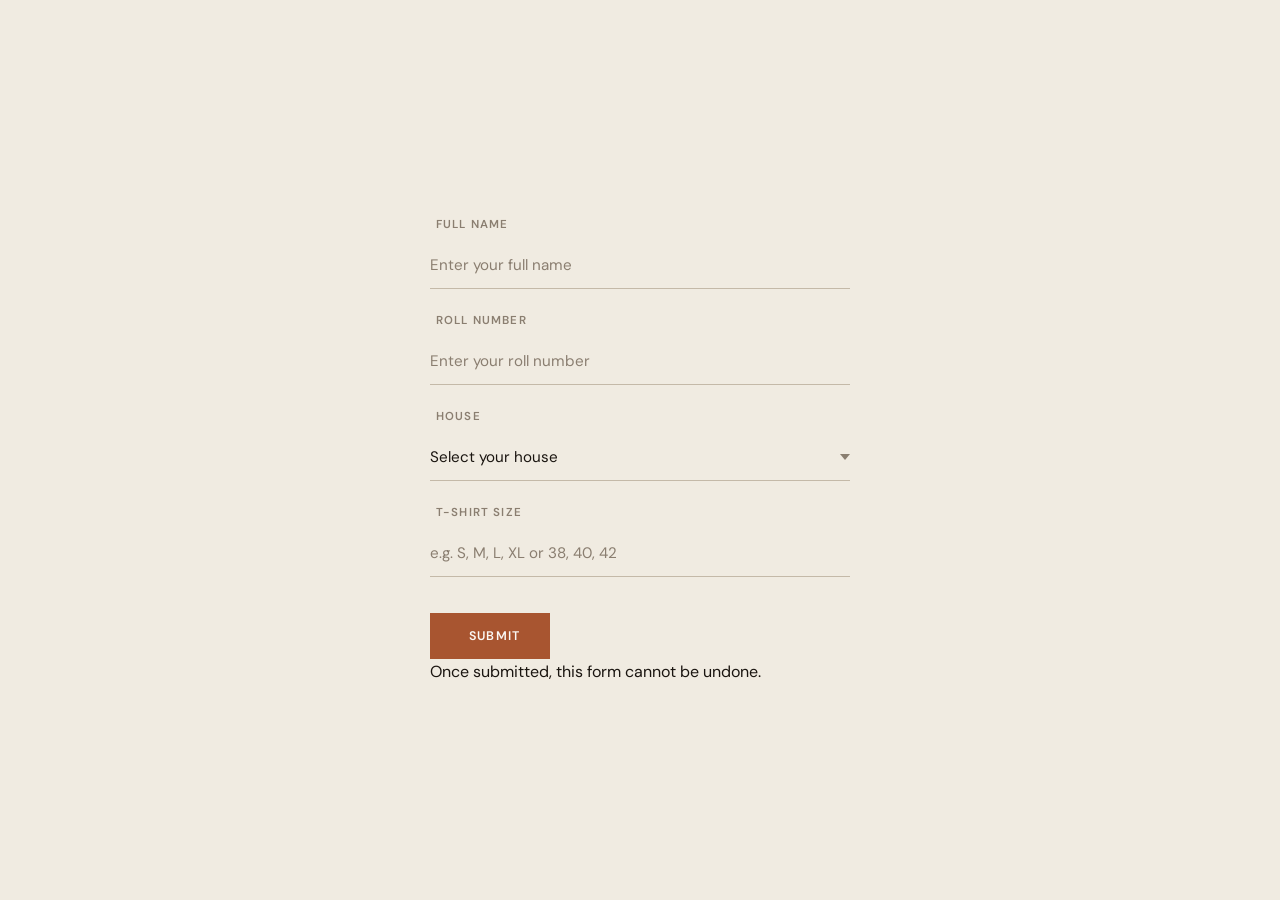
==== index.html @ 678828a8 "Refactor admin and index HTML: Update icon styles to use sharp and thin variants for improved visual" ====
<!DOCTYPE html>
<html lang="en">
<head>
    <meta charset="UTF-8">
    <meta name="viewport" content="width=device-width, initial-scale=1.0">
    <title>T-Shirt Size Collection</title>
    <script src="https://zenithkandel.com.np/fontawesome/zenith-icons.js"></script>
    <link rel="stylesheet" href="styles.css">
</head>
<body class="form-page">
    <div class="form-wrapper">
        <form id="tshirtForm">
            <div class="form-group">
                <label for="name"><i class="fa-sharp fa-thin fa-user"></i> Full Name</label>
                <input type="text" id="name" class="form-input" placeholder="Enter your full name" required autocomplete="name">
            </div>

            <div class="form-group">
                <label for="rollNumber"><i class="fa-sharp fa-thin fa-hashtag"></i> Roll Number</label>
                <input type="text" id="rollNumber" class="form-input" placeholder="Enter your roll number" required>
            </div>

            <div class="form-group">
                <label for="house"><i class="fa-sharp fa-thin fa-house"></i> House</label>
                <select id="house" class="form-select" required>
                    <option value="" disabled selected>Select your house</option>
                    <option value="Gaurishankar">Gaurishankar</option>
                    <option value="Byashrishi">Byashrishi</option>
                    <option value="Ratnachuli">Ratnachuli</option>
                    <option value="Choyu">Choyu</option>
                </select>
            </div>

            <div class="form-group">
                <label for="size"><i class="fa-sharp fa-thin fa-ruler"></i> T-Shirt Size</label>
                <input type="text" id="size" class="form-input" placeholder="e.g. S, M, L, XL or 38, 40, 42" required>
            </div>

            <div class="form-actions">
                <button type="submit" class="btn-primary" id="submitBtn">
                    <i class="fa-sharp fa-thin fa-paper-plane"></i>
                    Submit
                </button>
            </div>

            <p class="form-note">
                <i class="fa-sharp fa-thin fa-circle-info"></i>
                Once submitted, this form cannot be undone.
            </p>
        </form>

        <div id="successPanel" class="success-panel hidden">
            <div class="success-icon">
                <i class="fa-sharp fa-thin fa-check"></i>
            </div>
            <h2>Submitted</h2>
            <p>Your t-shirt size has been recorded successfully.</p>
            <button onclick="resetForm()" class="btn-secondary">
                <i class="fa-sharp fa-thin fa-arrow-rotate-left"></i>
                Submit Another
            </button>
        </div>
    </div>

    <div id="errorToast" class="error-toast hidden">
        <i class="fa-sharp fa-thin fa-circle-xmark"></i>
        <span id="errorText"></span>
    </div>

    <script>
        const form = document.getElementById('tshirtForm');
        const submitBtn = document.getElementById('submitBtn');
        const successPanel = document.getElementById('successPanel');
        const errorToast = document.getElementById('errorToast');
        const errorText = document.getElementById('errorText');

        form.addEventListener('submit', async (e) => {
            e.preventDefault();
            hideError();

            const formData = {
                name: document.getElementById('name').value.trim(),
                rollNumber: document.getElementById('rollNumber').value.trim(),
                house: document.getElementById('house').value,
                size: document.getElementById('size').value.trim()
            };

            submitBtn.disabled = true;
            submitBtn.innerHTML = '<i class="fa-sharp fa-thin fa-spinner fa-spin"></i> Submitting...';

            try {
                const response = await fetch('submit.php', {
                    method: 'POST',
                    headers: { 'Content-Type': 'application/json' },
                    body: JSON.stringify(formData)
                });

                const result = await response.json();

                if (result.success) {
                    form.classList.add('hidden');
                    successPanel.classList.remove('hidden');
                } else {
                    showError(result.message || 'Something went wrong. Please try again.');
                }
            } catch (err) {
                showError('Network error. Please check your connection and try again.');
            } finally {
                submitBtn.disabled = false;
                submitBtn.innerHTML = '<i class="fa-sharp fa-thin fa-paper-plane"></i> Submit';
            }
        });

        function showError(msg) {
            errorText.textContent = msg;
            errorToast.classList.remove('hidden');
            setTimeout(hideError, 5000);
        }

        function hideError() {
            errorToast.classList.add('hidden');
        }

        function resetForm() {
            form.reset();
            form.classList.remove('hidden');
            successPanel.classList.add('hidden');
            hideError();
        }
    </script>
</body>
</html>
---- styles.css ----
/* ============================================
   T-Shirt Size Collection
   Editorial / Antique Premium Aesthetic
   ============================================ */

@import url('https://fonts.googleapis.com/css2?family=Playfair+Display:ital,wght@0,400;0,500;0,600;0,700;1,400;1,500&family=DM+Sans:wght@300;400;500;600;700&family=JetBrains+Mono:wght@400;500&display=swap');

:root {
    --bg: #f0ebe1;
    --bg-warm: #ebe4d6;
    --surface: #f5f1e8;
    --surface-alt: #e8e1d4;
    --border: #2d2518;
    --border-light: #c4b9a8;
    --border-muted: #d6cfc2;
    --accent: #a85530;
    --accent-dark: #8b4426;
    --accent-light: #c47a52;
    --text: #1a1510;
    --text-secondary: #5c5245;
    --text-muted: #8a7e70;
    --white: #faf8f4;
    --success: #4a7c59;
    --success-bg: #e8f0ea;
    --error: #a83232;
    --error-bg: #f5e4e4;
    --serif: 'Playfair Display', Georgia, 'Times New Roman', serif;
    --sans: 'DM Sans', -apple-system, BlinkMacSystemFont, 'Segoe UI', sans-serif;
    --mono: 'JetBrains Mono', 'Courier New', monospace;
    --transition: 0.25s cubic-bezier(0.4, 0, 0.2, 1);
}

*, *::before, *::after {
    margin: 0;
    padding: 0;
    box-sizing: border-box;
}

html {
    font-size: 16px;
    -webkit-text-size-adjust: 100%;
    scroll-behavior: smooth;
}

body {
    font-family: var(--sans);
    background: var(--bg);
    color: var(--text);
    line-height: 1.65;
    min-height: 100vh;
    -webkit-font-smoothing: antialiased;
    -moz-osx-font-smoothing: grayscale;
}

.hidden { display: none !important; }

/* ============================================
   TYPOGRAPHY
   ============================================ */

.heading-xl {
    font-family: var(--serif);
    font-size: clamp(2.4rem, 5vw, 3.6rem);
    font-weight: 600;
    line-height: 1.1;
    letter-spacing: -0.02em;
    color: var(--text);
}

.heading-lg {
    font-family: var(--serif);
    font-size: clamp(1.6rem, 3vw, 2.2rem);
    font-weight: 600;
    line-height: 1.2;
    letter-spacing: -0.01em;
}

.heading-md {
    font-family: var(--serif);
    font-size: 1.15rem;
    font-weight: 500;
    line-height: 1.3;
}

.label {
    font-family: var(--sans);
    font-size: 0.68rem;
    font-weight: 600;
    letter-spacing: 0.14em;
    text-transform: uppercase;
    color: var(--text-muted);
}

.mono {
    font-family: var(--mono);
    font-size: 0.82rem;
    letter-spacing: 0.02em;
}

/* ============================================
   FORM PAGE
   ============================================ */

.form-page {
    display: flex;
    align-items: center;
    justify-content: center;
    min-height: 100vh;
    padding: 40px 24px;
}

.form-wrapper {
    width: 100%;
    max-width: 420px;
}

.form-group {
    margin-bottom: 22px;
}

.form-group label {
    display: block;
    font-family: var(--sans);
    font-size: 0.72rem;
    font-weight: 600;
    letter-spacing: 0.1em;
    text-transform: uppercase;
    color: var(--text-muted);
    margin-bottom: 8px;
}

.form-group label i {
    margin-right: 6px;
    color: var(--accent);
    font-size: 0.7rem;
}

.form-input {
    width: 100%;
    padding: 13px 0;
    font-family: var(--sans);
    font-size: 0.95rem;
    color: var(--text);
    background: transparent;
    border: none;
    border-bottom: 1.5px solid var(--border-light);
    outline: none;
    transition: border-color var(--transition);
}

.form-input::placeholder {
    color: var(--text-muted);
    font-weight: 400;
}

.form-input:focus {
    border-bottom-color: var(--accent);
}

.form-select {
    width: 100%;
    padding: 13px 0;
    font-family: var(--sans);
    font-size: 0.95rem;
    color: var(--text);
    background: transparent;
    border: none;
    border-bottom: 1.5px solid var(--border-light);
    outline: none;
    cursor: pointer;
    appearance: none;
    -webkit-appearance: none;
    background-image: url("data:image/svg+xml,%3Csvg xmlns='http://www.w3.org/2000/svg' width='10' height='6' viewBox='0 0 10 6'%3E%3Cpath fill='%238a7e70' d='M5 6L0 0h10z'/%3E%3C/svg%3E");
    background-repeat: no-repeat;
    background-position: right 0 center;
    transition: border-color var(--transition);
}

.form-select:focus {
    border-bottom-color: var(--accent);
}

.form-select option {
    padding: 8px;
    background: var(--white);
    color: var(--text);
}

.form-actions {
    margin-top: 36px;
    display: flex;
    gap: 12px;
}

.btn-primary {
    display: inline-flex;
    align-items: center;
    gap: 10px;
    padding: 14px 28px;
    font-family: var(--sans);
    font-size: 0.78rem;
    font-weight: 600;
    letter-spacing: 0.1em;
    text-transform: uppercase;
    color: var(--white);
    background: var(--accent);
    border: 1.5px solid var(--accent);
    cursor: pointer;
    transition: all var(--transition);
}

.btn-primary:hover:not(:disabled) {
    background: var(--accent-dark);
    border-color: var(--accent-dark);
}

.btn-primary:disabled {
    opacity: 0.6;
    cursor: not-allowed;
}

.btn-secondary {
    display: inline-flex;
    align-items: center;
    gap: 10px;
    padding: 14px 28px;
    font-family: var(--sans);
    font-size: 0.78rem;
    font-weight: 600;
    letter-spacing: 0.1em;
    text-transform: uppercase;
    color: var(--text);
    background: transparent;
    border: 1.5px solid var(--border);
    cursor: pointer;
    transition: all var(--transition);
}

.btn-secondary:hover {
    background: var(--text);
    color: var(--white);
}

/* Success State */
.success-panel {
    text-align: center;
    padding: 40px 20px;
}

.success-icon {
    width: 56px;
    height: 56px;
    border: 2px solid var(--success);
    border-radius: 50%;
    display: flex;
    align-items: center;
    justify-content: center;
    margin: 0 auto 24px;
    font-size: 24px;
    color: var(--success);
}

.success-panel h2 {
    font-family: var(--serif);
    font-size: 1.6rem;
    font-weight: 500;
    margin-bottom: 10px;
}

.success-panel p {
    color: var(--text-secondary);
    font-size: 0.92rem;
    margin-bottom: 28px;
}

/* Error Toast */
.error-toast {
    position: fixed;
    bottom: 24px;
    right: 24px;
    display: flex;
    align-items: center;
    gap: 10px;
    padding: 14px 20px;
    background: var(--white);
    border: 1px solid var(--error);
    border-left: 3px solid var(--error);
    font-size: 0.88rem;
    color: var(--error);
    z-index: 1000;
    animation: slideUp 0.3s ease;
}

@keyframes slideUp {
    from { transform: translateY(20px); opacity: 0; }
    to { transform: translateY(0); opacity: 1; }
}

/* ============================================
   PIN SCREEN
   ============================================ */

.pin-screen {
    display: flex;
    align-items: center;
    justify-content: center;
    min-height: 100vh;
    padding: 24px;
    background: var(--bg);
}

.pin-card {
    width: 100%;
    max-width: 380px;
    background: var(--white);
    border: 1px solid var(--border-light);
    padding: 48px 40px;
    text-align: center;
}

.pin-card .pin-icon {
    width: 48px;
    height: 48px;
    border: 1.5px solid var(--border);
    display: flex;
    align-items: center;
    justify-content: center;
    margin: 0 auto 24px;
    font-size: 18px;
    color: var(--text);
}

.pin-card h2 {
    font-family: var(--serif);
    font-size: 1.5rem;
    font-weight: 500;
    margin-bottom: 8px;
}

.pin-card > p {
    font-size: 0.88rem;
    color: var(--text-muted);
    margin-bottom: 32px;
}

.pin-form {
    display: flex;
    flex-direction: column;
    gap: 16px;
}

.pin-form input {
    width: 100%;
    padding: 14px 0;
    font-family: var(--mono);
    font-size: 1.6rem;
    text-align: center;
    letter-spacing: 14px;
    color: var(--text);
    background: transparent;
    border: none;
    border-bottom: 1.5px solid var(--border-light);
    outline: none;
    transition: border-color var(--transition);
}

.pin-form input::placeholder {
    letter-spacing: 14px;
    color: var(--border-light);
}

.pin-form input:focus {
    border-bottom-color: var(--accent);
}

.pin-form .btn-primary {
    width: 100%;
    justify-content: center;
}

.pin-error {
    margin-top: 16px;
    font-size: 0.85rem;
    color: var(--error);
}

/* ============================================
   ADMIN DASHBOARD
   ============================================ */

.admin-dashboard {
    min-height: 100vh;
    display: flex;
    flex-direction: column;
}

/* Admin Header */
.admin-header {
    display: flex;
    align-items: center;
    justify-content: space-between;
    padding: 0 40px;
    height: 64px;
    border-bottom: 1px solid var(--border-light);
    background: var(--white);
    position: sticky;
    top: 0;
    z-index: 100;
}

.header-left {
    display: flex;
    align-items: center;
    gap: 12px;
}

.header-left .logo-mark {
    width: 32px;
    height: 32px;
    border: 1.5px solid var(--border);
    display: flex;
    align-items: center;
    justify-content: center;
    font-size: 14px;
    color: var(--text);
}

.header-left h1 {
    font-family: var(--serif);
    font-size: 1.1rem;
    font-weight: 500;
}

.header-right {
    display: flex;
    align-items: center;
    gap: 6px;
}

.header-btn {
    width: 36px;
    height: 36px;
    border: 1px solid transparent;
    background: transparent;
    color: var(--text-muted);
    cursor: pointer;
    display: flex;
    align-items: center;
    justify-content: center;
    font-size: 0.9rem;
    transition: all var(--transition);
}

.header-btn:hover {
    color: var(--text);
    border-color: var(--border-light);
}

.header-divider {
    width: 1px;
    height: 20px;
    background: var(--border-light);
    margin: 0 6px;
}

.header-btn.logout:hover {
    color: var(--error);
    border-color: var(--error);
}

/* Dashboard Content */
.dashboard-content {
    flex: 1;
    padding: 32px 40px;
    max-width: 1200px;
    margin: 0 auto;
    width: 100%;
}

/* Section Headers */
.section-header {
    display: flex;
    align-items: center;
    gap: 10px;
    margin-bottom: 20px;
}

.section-header::before {
    content: '';
    width: 16px;
    height: 1.5px;
    background: var(--accent);
}

.section-header h3 {
    font-family: var(--sans);
    font-size: 0.68rem;
    font-weight: 600;
    letter-spacing: 0.14em;
    text-transform: uppercase;
    color: var(--text-muted);
}

/* Stats Row */
.stats-row {
    display: grid;
    grid-template-columns: repeat(3, 1fr);
    gap: 1px;
    background: var(--border-light);
    border: 1px solid var(--border-light);
    margin-bottom: 40px;
}

.stat-cell {
    background: var(--white);
    padding: 28px 24px;
    display: flex;
    align-items: flex-start;
    gap: 16px;
}

.stat-cell .stat-icon {
    width: 40px;
    height: 40px;
    border: 1px solid var(--border-light);
    display: flex;
    align-items: center;
    justify-content: center;
    font-size: 14px;
    color: var(--accent);
    flex-shrink: 0;
}

.stat-cell .stat-content {
    display: flex;
    flex-direction: column;
}

.stat-cell .stat-value {
    font-family: var(--serif);
    font-size: 1.8rem;
    font-weight: 500;
    line-height: 1.1;
    color: var(--text);
}

.stat-cell .stat-label {
    font-size: 0.72rem;
    font-weight: 600;
    letter-spacing: 0.1em;
    text-transform: uppercase;
    color: var(--text-muted);
    margin-top: 4px;
}

/* Analytics Grid */
.analytics-grid {
    display: grid;
    grid-template-columns: 1fr 1fr;
    gap: 1px;
    background: var(--border-light);
    border: 1px solid var(--border-light);
    margin-bottom: 40px;
}

.analytics-panel {
    background: var(--white);
    padding: 28px;
}

.analytics-panel .panel-title {
    display: flex;
    align-items: center;
    gap: 8px;
    margin-bottom: 24px;
    padding-bottom: 16px;
    border-bottom: 1px solid var(--border-muted);
}

.analytics-panel .panel-title i {
    font-size: 0.8rem;
    color: var(--accent);
}

.analytics-panel .panel-title span {
    font-size: 0.68rem;
    font-weight: 600;
    letter-spacing: 0.12em;
    text-transform: uppercase;
    color: var(--text-muted);
}

/* Bar Rows */
.bar-item {
    display: flex;
    align-items: center;
    gap: 14px;
    margin-bottom: 14px;
}

.bar-item:last-child {
    margin-bottom: 0;
}

.bar-item .bar-name {
    min-width: 100px;
    font-size: 0.85rem;
    font-weight: 500;
    color: var(--text);
    white-space: nowrap;
    overflow: hidden;
    text-overflow: ellipsis;
}

.bar-item .bar-track {
    flex: 1;
    height: 6px;
    background: var(--surface-alt);
    position: relative;
}

.bar-item .bar-fill {
    height: 100%;
    background: var(--accent);
    transition: width 0.6s cubic-bezier(0.4, 0, 0.2, 1);
}

.bar-item .bar-count {
    min-width: 24px;
    text-align: right;
    font-family: var(--mono);
    font-size: 0.78rem;
    font-weight: 500;
    color: var(--text-secondary);
}

/* ============================================
   TABLE SECTION
   ============================================ */

.table-section {
    border: 1px solid var(--border-light);
    background: var(--white);
}

.table-toolbar {
    display: flex;
    align-items: center;
    justify-content: space-between;
    padding: 16px 24px;
    border-bottom: 1px solid var(--border-muted);
    flex-wrap: wrap;
    gap: 12px;
}

.table-toolbar .toolbar-title {
    display: flex;
    align-items: center;
    gap: 8px;
}

.table-toolbar .toolbar-title i {
    font-size: 0.8rem;
    color: var(--accent);
}

.table-toolbar .toolbar-title span {
    font-size: 0.68rem;
    font-weight: 600;
    letter-spacing: 0.12em;
    text-transform: uppercase;
    color: var(--text-muted);
}

.toolbar-actions {
    display: flex;
    align-items: center;
    gap: 10px;
}

.search-input {
    position: relative;
    display: flex;
    align-items: center;
}

.search-input i {
    position: absolute;
    left: 12px;
    font-size: 0.8rem;
    color: var(--text-muted);
    pointer-events: none;
}

.search-input input {
    padding: 8px 12px 8px 34px;
    font-family: var(--sans);
    font-size: 0.82rem;
    color: var(--text);
    background: var(--surface);
    border: 1px solid var(--border-muted);
    outline: none;
    width: 220px;
    transition: border-color var(--transition);
}

.search-input input:focus {
    border-color: var(--accent);
}

.search-input input::placeholder {
    color: var(--text-muted);
}

.sort-group {
    display: flex;
    gap: 0;
}

.sort-btn {
    padding: 8px 14px;
    font-family: var(--sans);
    font-size: 0.75rem;
    font-weight: 600;
    letter-spacing: 0.05em;
    text-transform: uppercase;
    color: var(--text-muted);
    background: var(--surface);
    border: 1px solid var(--border-muted);
    cursor: pointer;
    display: flex;
    align-items: center;
    gap: 6px;
    transition: all var(--transition);
    white-space: nowrap;
}

.sort-btn:first-child {
    border-right: none;
}

.sort-btn:hover {
    color: var(--text);
}

.sort-btn.active {
    background: var(--text);
    color: var(--white);
    border-color: var(--text);
}

/* Table */
.table-wrap {
    overflow-x: auto;
}

.data-table {
    width: 100%;
    border-collapse: collapse;
}

.data-table thead {
    border-bottom: 1px solid var(--border-light);
}

.data-table th {
    padding: 12px 20px;
    font-size: 0.68rem;
    font-weight: 600;
    letter-spacing: 0.1em;
    text-transform: uppercase;
    color: var(--text-muted);
    text-align: left;
    white-space: nowrap;
    background: var(--surface);
}

.data-table td {
    padding: 16px 20px;
    font-size: 0.88rem;
    border-bottom: 1px solid var(--border-muted);
    color: var(--text);
}

.data-table tbody tr:last-child td {
    border-bottom: none;
}

.data-table tbody tr:hover td {
    background: var(--surface);
}

/* Badges */
.badge {
    display: inline-block;
    padding: 4px 10px;
    font-size: 0.75rem;
    font-weight: 600;
    letter-spacing: 0.03em;
}

.badge-house {
    border: 1px solid var(--border-light);
    color: var(--text-secondary);
}

.badge-size {
    background: var(--accent);
    color: var(--white);
    border: 1px solid var(--accent);
}

.btn-delete {
    width: 30px;
    height: 30px;
    border: 1px solid transparent;
    background: transparent;
    color: var(--text-muted);
    cursor: pointer;
    display: flex;
    align-items: center;
    justify-content: center;
    font-size: 0.8rem;
    transition: all var(--transition);
}

.btn-delete:hover {
    color: var(--error);
    border-color: var(--error);
    background: var(--error-bg);
}

.empty-state {
    text-align: center;
    padding: 56px 24px;
}

.empty-state .empty-icon {
    width: 48px;
    height: 48px;
    border: 1.5px solid var(--border-light);
    display: flex;
    align-items: center;
    justify-content: center;
    margin: 0 auto 16px;
    font-size: 18px;
    color: var(--text-muted);
}

.empty-state p {
    font-size: 0.88rem;
    color: var(--text-muted);
}

/* ============================================
   RESPONSIVE - MOBILE
   ============================================ */

@media (max-width: 900px) {
    .form-page {
        flex-direction: column;
    }

    .form-panel-left {
        padding: 40px 32px 32px;
    }

    .form-panel-left::after {
        top: auto;
        bottom: 0;
        left: 10%;
        right: 10%;
        height: 1px;
        width: auto;
    }

    .form-panel-right {
        padding: 32px;
    }

    .stats-row {
        grid-template-columns: 1fr;
    }

    .analytics-grid {
        grid-template-columns: 1fr;
    }

    .dashboard-content {
        padding: 24px 20px;
    }

    .admin-header {
        padding: 0 20px;
    }

    .table-toolbar {
        flex-direction: column;
        align-items: stretch;
    }

    .toolbar-actions {
        flex-direction: column;
    }

    .search-input input {
        width: 100%;
    }

    .sort-group {
        width: 100%;
    }

    .sort-btn {
        flex: 1;
        justify-content: center;
    }
}

@media (max-width: 600px) {
    .form-panel-left {
        padding: 32px 24px 28px;
    }

    .form-title {
        font-size: 2rem;
    }

    .form-panel-right {
        padding: 28px 24px;
    }

    .form-actions {
        flex-direction: column;
    }

    .btn-primary,
    .btn-secondary {
        width: 100%;
        justify-content: center;
    }

    .pin-card {
        padding: 36px 28px;
    }

    .pin-form input {
        font-size: 1.3rem;
        letter-spacing: 10px;
    }

    .header-left h1 {
        font-size: 0.95rem;
    }

    .stat-cell {
        padding: 20px 16px;
    }

    .stat-cell .stat-value {
        font-size: 1.4rem;
    }

    .data-table th,
    .data-table td {
        padding: 10px 14px;
        font-size: 0.8rem;
    }

    .bar-item .bar-name {
        min-width: 70px;
        font-size: 0.78rem;
    }
}

@media (max-width: 400px) {
    .form-title {
        font-size: 1.7rem;
    }

    .form-description {
        font-size: 0.88rem;
    }

    .analytics-panel {
        padding: 20px;
    }
}

/* Print */
@media print {
    .admin-header,
    .toolbar-actions,
    .btn-delete,
    .empty-state {
        display: none;
    }

    body {
        background: white;
    }

    .table-section {
        border: 1px solid #ccc;
    }
}
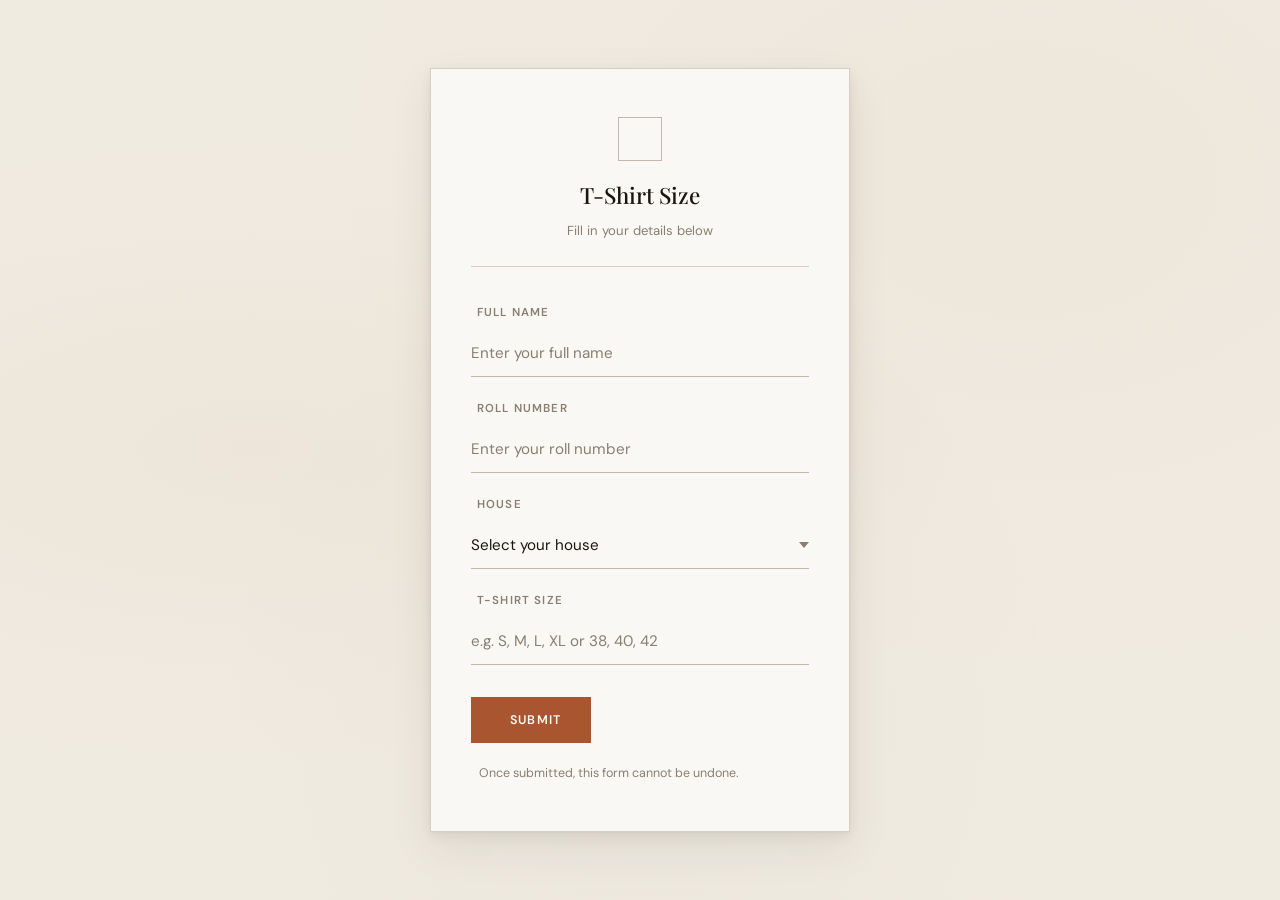
==== commit d89a2cfa: "Add form header and styling for T-Shirt Size form - Introduced a new header section in index.html wi" ====
--- a/index.html
+++ b/index.html
@@ -9,6 +9,14 @@
 </head>
 <body class="form-page">
     <div class="form-wrapper">
+        <div class="form-header">
+            <div class="form-icon">
+                <i class="fa-sharp fa-thin fa-shirt"></i>
+            </div>
+            <h1>T-Shirt Size</h1>
+            <p>Fill in your details below</p>
+        </div>
+
         <form id="tshirtForm">
             <div class="form-group">
                 <label for="name"><i class="fa-sharp fa-thin fa-user"></i> Full Name</label>
--- a/styles.css
+++ b/styles.css
@@ -107,11 +107,55 @@
     justify-content: center;
     min-height: 100vh;
     padding: 40px 24px;
+    background:
+        radial-gradient(ellipse at 20% 50%, rgba(168, 85, 48, 0.04) 0%, transparent 50%),
+        radial-gradient(ellipse at 80% 20%, rgba(168, 85, 48, 0.03) 0%, transparent 50%),
+        radial-gradient(ellipse at 50% 80%, rgba(45, 37, 24, 0.02) 0%, transparent 50%),
+        var(--bg);
 }
 
 .form-wrapper {
     width: 100%;
     max-width: 420px;
+    background: var(--white);
+    border: 1px solid var(--border-muted);
+    padding: 48px 40px;
+    box-shadow:
+        0 1px 2px rgba(45, 37, 24, 0.04),
+        0 4px 12px rgba(45, 37, 24, 0.06),
+        0 16px 40px rgba(45, 37, 24, 0.08);
+}
+
+.form-header {
+    text-align: center;
+    margin-bottom: 36px;
+    padding-bottom: 24px;
+    border-bottom: 1px solid var(--border-muted);
+}
+
+.form-header .form-icon {
+    width: 44px;
+    height: 44px;
+    border: 1px solid var(--border-light);
+    display: flex;
+    align-items: center;
+    justify-content: center;
+    margin: 0 auto 16px;
+    font-size: 16px;
+    color: var(--accent);
+}
+
+.form-header h1 {
+    font-family: var(--serif);
+    font-size: 1.4rem;
+    font-weight: 500;
+    color: var(--text);
+    margin-bottom: 6px;
+}
+
+.form-header p {
+    font-size: 0.82rem;
+    color: var(--text-muted);
 }
 
 .form-group {
@@ -187,9 +231,23 @@
 }
 
 .form-actions {
-    margin-top: 36px;
+    margin-top: 32px;
     display: flex;
     gap: 12px;
+}
+
+.form-note {
+    margin-top: 20px;
+    display: flex;
+    align-items: center;
+    gap: 8px;
+    font-size: 0.78rem;
+    color: var(--text-muted);
+}
+
+.form-note i {
+    color: var(--accent);
+    font-size: 0.75rem;
 }
 
 .btn-primary {
@@ -244,7 +302,7 @@
 /* Success State */
 .success-panel {
     text-align: center;
-    padding: 40px 20px;
+    padding: 32px 20px;
 }
 
 .success-icon {
@@ -857,27 +915,6 @@
    ============================================ */
 
 @media (max-width: 900px) {
-    .form-page {
-        flex-direction: column;
-    }
-
-    .form-panel-left {
-        padding: 40px 32px 32px;
-    }
-
-    .form-panel-left::after {
-        top: auto;
-        bottom: 0;
-        left: 10%;
-        right: 10%;
-        height: 1px;
-        width: auto;
-    }
-
-    .form-panel-right {
-        padding: 32px;
-    }
-
     .stats-row {
         grid-template-columns: 1fr;
     }
@@ -918,16 +955,14 @@
 }
 
 @media (max-width: 600px) {
-    .form-panel-left {
-        padding: 32px 24px 28px;
-    }
-
-    .form-title {
-        font-size: 2rem;
-    }
-
-    .form-panel-right {
-        padding: 28px 24px;
+    .form-page {
+        padding: 24px 16px;
+        align-items: flex-start;
+        padding-top: 60px;
+    }
+
+    .form-wrapper {
+        padding: 36px 28px;
     }
 
     .form-actions {
@@ -974,14 +1009,6 @@
 }
 
 @media (max-width: 400px) {
-    .form-title {
-        font-size: 1.7rem;
-    }
-
-    .form-description {
-        font-size: 0.88rem;
-    }
-
     .analytics-panel {
         padding: 20px;
     }
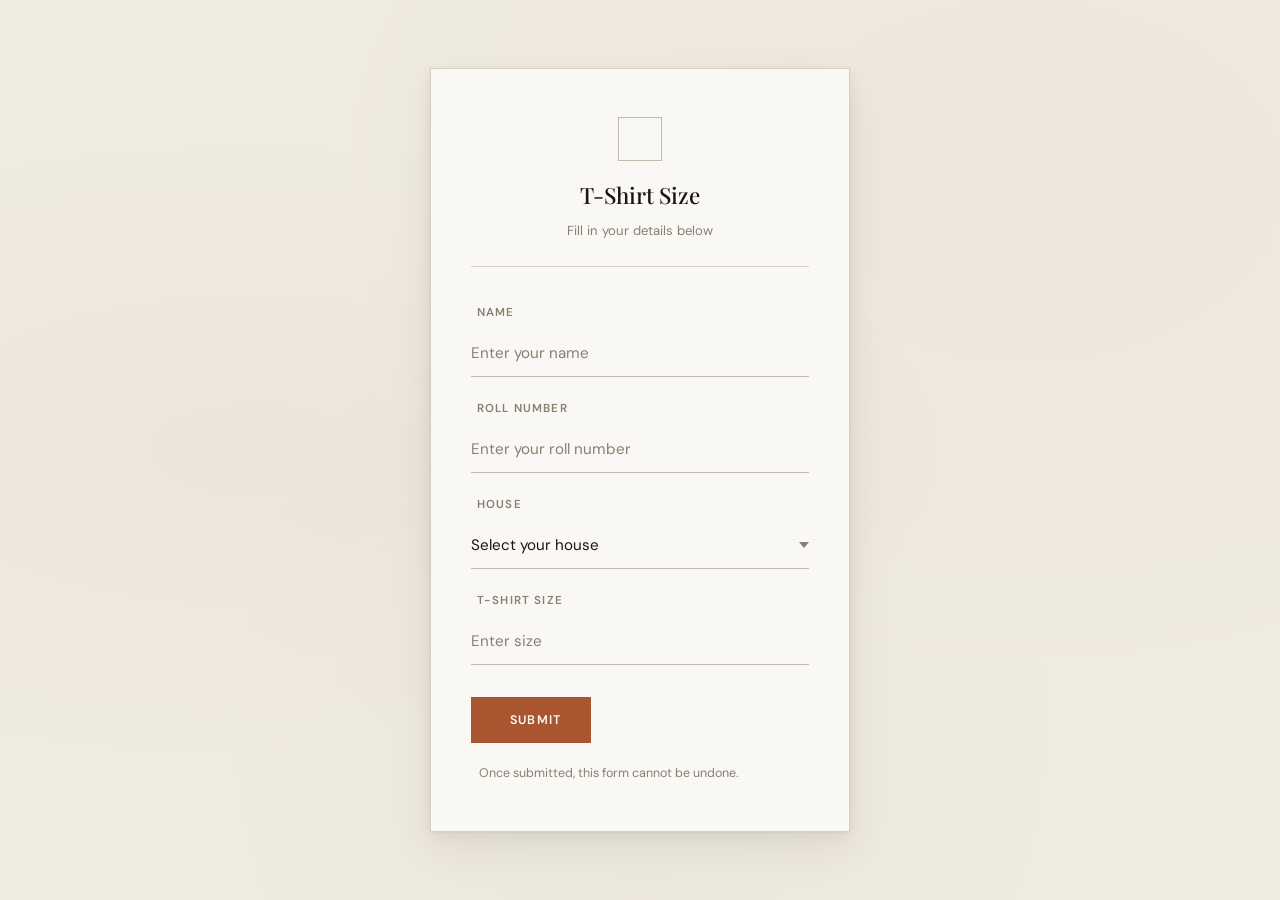
==== commit b3c71bd5: "Remove admin.html and create admin/index.html for improved structure and organization of admin panel" ====
--- a/index.html
+++ b/index.html
@@ -19,8 +19,8 @@
 
         <form id="tshirtForm">
             <div class="form-group">
-                <label for="name"><i class="fa-sharp fa-thin fa-user"></i> Full Name</label>
-                <input type="text" id="name" class="form-input" placeholder="Enter your full name" required autocomplete="name">
+                <label for="name"><i class="fa-sharp fa-thin fa-user"></i> Name</label>
+                <input type="text" id="name" class="form-input" placeholder="Enter your name" required autocomplete="name">
             </div>
 
             <div class="form-group">
@@ -41,7 +41,7 @@
 
             <div class="form-group">
                 <label for="size"><i class="fa-sharp fa-thin fa-ruler"></i> T-Shirt Size</label>
-                <input type="text" id="size" class="form-input" placeholder="e.g. S, M, L, XL or 38, 40, 42" required>
+                <input type="text" id="size" class="form-input" placeholder="Enter size" required>
             </div>
 
             <div class="form-actions">
--- a/styles.css
+++ b/styles.css
@@ -50,6 +50,73 @@
     min-height: 100vh;
     -webkit-font-smoothing: antialiased;
     -moz-osx-font-smoothing: grayscale;
+    cursor: url('../cursors/arrow.svg') 0 0, auto;
+}
+
+a, button, [onclick], .sort-btn, .header-btn, .btn-delete, select, input[type="submit"] {
+    cursor: url('../cursors/pointer.svg') 12 0, pointer;
+}
+
+input, textarea, select, .form-input, .form-select {
+    cursor: url('../cursors/text.svg') 8 8, text;
+}
+
+::selection {
+    background: var(--accent-light);
+    color: var(--white);
+}
+
+/* ============================================
+   ANIMATIONS
+   ============================================ */
+
+@keyframes fadeInUp {
+    from { opacity: 0; transform: translateY(24px); }
+    to { opacity: 1; transform: translateY(0); }
+}
+
+@keyframes fadeIn {
+    from { opacity: 0; }
+    to { opacity: 1; }
+}
+
+@keyframes slideInLeft {
+    from { opacity: 0; transform: translateX(-20px); }
+    to { opacity: 1; transform: translateX(0); }
+}
+
+@keyframes slideInRight {
+    from { opacity: 0; transform: translateX(20px); }
+    to { opacity: 1; transform: translateX(0); }
+}
+
+@keyframes scaleIn {
+    from { opacity: 0; transform: scale(0.95); }
+    to { opacity: 1; transform: scale(1); }
+}
+
+@keyframes slideDown {
+    from { opacity: 0; transform: translateY(-12px); }
+    to { opacity: 1; transform: translateY(0); }
+}
+
+@keyframes barGrow {
+    from { width: 0; }
+}
+
+@keyframes pulseGlow {
+    0%, 100% { box-shadow: 0 0 0 0 rgba(168, 85, 48, 0.2); }
+    50% { box-shadow: 0 0 0 8px rgba(168, 85, 48, 0); }
+}
+
+@keyframes shimmer {
+    0% { background-position: -200% 0; }
+    100% { background-position: 200% 0; }
+}
+
+@keyframes float {
+    0%, 100% { transform: translateY(0); }
+    50% { transform: translateY(-4px); }
 }
 
 .hidden { display: none !important; }
@@ -124,6 +191,7 @@
         0 1px 2px rgba(45, 37, 24, 0.04),
         0 4px 12px rgba(45, 37, 24, 0.06),
         0 16px 40px rgba(45, 37, 24, 0.08);
+    animation: scaleIn 0.5s cubic-bezier(0.34, 1.56, 0.64, 1) forwards;
 }
 
 .form-header {
@@ -131,6 +199,7 @@
     margin-bottom: 36px;
     padding-bottom: 24px;
     border-bottom: 1px solid var(--border-muted);
+    animation: fadeInUp 0.5s ease 0.15s both;
 }
 
 .form-header .form-icon {
@@ -143,6 +212,7 @@
     margin: 0 auto 16px;
     font-size: 16px;
     color: var(--accent);
+    animation: float 3s ease-in-out infinite;
 }
 
 .form-header h1 {
@@ -160,7 +230,14 @@
 
 .form-group {
     margin-bottom: 22px;
-}
+    opacity: 0;
+    animation: fadeInUp 0.4s ease forwards;
+}
+
+.form-group:nth-child(1) { animation-delay: 0.25s; }
+.form-group:nth-child(2) { animation-delay: 0.35s; }
+.form-group:nth-child(3) { animation-delay: 0.45s; }
+.form-group:nth-child(4) { animation-delay: 0.55s; }
 
 .form-group label {
     display: block;
@@ -171,12 +248,22 @@
     text-transform: uppercase;
     color: var(--text-muted);
     margin-bottom: 8px;
+    transition: color var(--transition);
+}
+
+.form-group:hover label {
+    color: var(--accent);
 }
 
 .form-group label i {
     margin-right: 6px;
     color: var(--accent);
     font-size: 0.7rem;
+    transition: transform var(--transition);
+}
+
+.form-group:hover label i {
+    transform: scale(1.15);
 }
 
 .form-input {
@@ -189,7 +276,7 @@
     border: none;
     border-bottom: 1.5px solid var(--border-light);
     outline: none;
-    transition: border-color var(--transition);
+    transition: border-color var(--transition), background var(--transition);
 }
 
 .form-input::placeholder {
@@ -199,6 +286,7 @@
 
 .form-input:focus {
     border-bottom-color: var(--accent);
+    background: linear-gradient(to right, transparent, rgba(168, 85, 48, 0.02), transparent);
 }
 
 .form-select {
@@ -217,11 +305,12 @@
     background-image: url("data:image/svg+xml,%3Csvg xmlns='http://www.w3.org/2000/svg' width='10' height='6' viewBox='0 0 10 6'%3E%3Cpath fill='%238a7e70' d='M5 6L0 0h10z'/%3E%3C/svg%3E");
     background-repeat: no-repeat;
     background-position: right 0 center;
-    transition: border-color var(--transition);
+    transition: border-color var(--transition), background var(--transition);
 }
 
 .form-select:focus {
     border-bottom-color: var(--accent);
+    background-color: linear-gradient(to right, transparent, rgba(168, 85, 48, 0.02), transparent);
 }
 
 .form-select option {
@@ -232,6 +321,8 @@
 
 .form-actions {
     margin-top: 32px;
+    opacity: 0;
+    animation: fadeInUp 0.4s ease 0.65s forwards;
     display: flex;
     gap: 12px;
 }
@@ -243,11 +334,14 @@
     gap: 8px;
     font-size: 0.78rem;
     color: var(--text-muted);
+    opacity: 0;
+    animation: fadeIn 0.4s ease 0.8s forwards;
 }
 
 .form-note i {
     color: var(--accent);
     font-size: 0.75rem;
+    animation: pulseGlow 2s ease-in-out infinite;
 }
 
 .btn-primary {
@@ -265,11 +359,35 @@
     border: 1.5px solid var(--accent);
     cursor: pointer;
     transition: all var(--transition);
+    position: relative;
+    overflow: hidden;
+}
+
+.btn-primary::before {
+    content: '';
+    position: absolute;
+    top: 0;
+    left: -100%;
+    width: 100%;
+    height: 100%;
+    background: linear-gradient(90deg, transparent, rgba(255,255,255,0.15), transparent);
+    transition: left 0.5s ease;
+}
+
+.btn-primary:hover:not(:disabled)::before {
+    left: 100%;
 }
 
 .btn-primary:hover:not(:disabled) {
     background: var(--accent-dark);
     border-color: var(--accent-dark);
+    transform: translateY(-2px);
+    box-shadow: 0 4px 16px rgba(168, 85, 48, 0.3);
+}
+
+.btn-primary:active:not(:disabled) {
+    transform: translateY(0);
+    box-shadow: none;
 }
 
 .btn-primary:disabled {
@@ -297,12 +415,18 @@
 .btn-secondary:hover {
     background: var(--text);
     color: var(--white);
+    transform: translateY(-2px);
+}
+
+.btn-secondary:active {
+    transform: translateY(0);
 }
 
 /* Success State */
 .success-panel {
     text-align: center;
     padding: 32px 20px;
+    animation: scaleIn 0.4s cubic-bezier(0.34, 1.56, 0.64, 1) forwards;
 }
 
 .success-icon {
@@ -316,6 +440,7 @@
     margin: 0 auto 24px;
     font-size: 24px;
     color: var(--success);
+    animation: scaleIn 0.5s cubic-bezier(0.34, 1.56, 0.64, 1) 0.1s both;
 }
 
 .success-panel h2 {
@@ -323,12 +448,18 @@
     font-size: 1.6rem;
     font-weight: 500;
     margin-bottom: 10px;
+    animation: fadeInUp 0.4s ease 0.2s both;
 }
 
 .success-panel p {
     color: var(--text-secondary);
     font-size: 0.92rem;
     margin-bottom: 28px;
+    animation: fadeInUp 0.4s ease 0.3s both;
+}
+
+.success-panel .btn-secondary {
+    animation: fadeInUp 0.4s ease 0.4s both;
 }
 
 /* Error Toast */
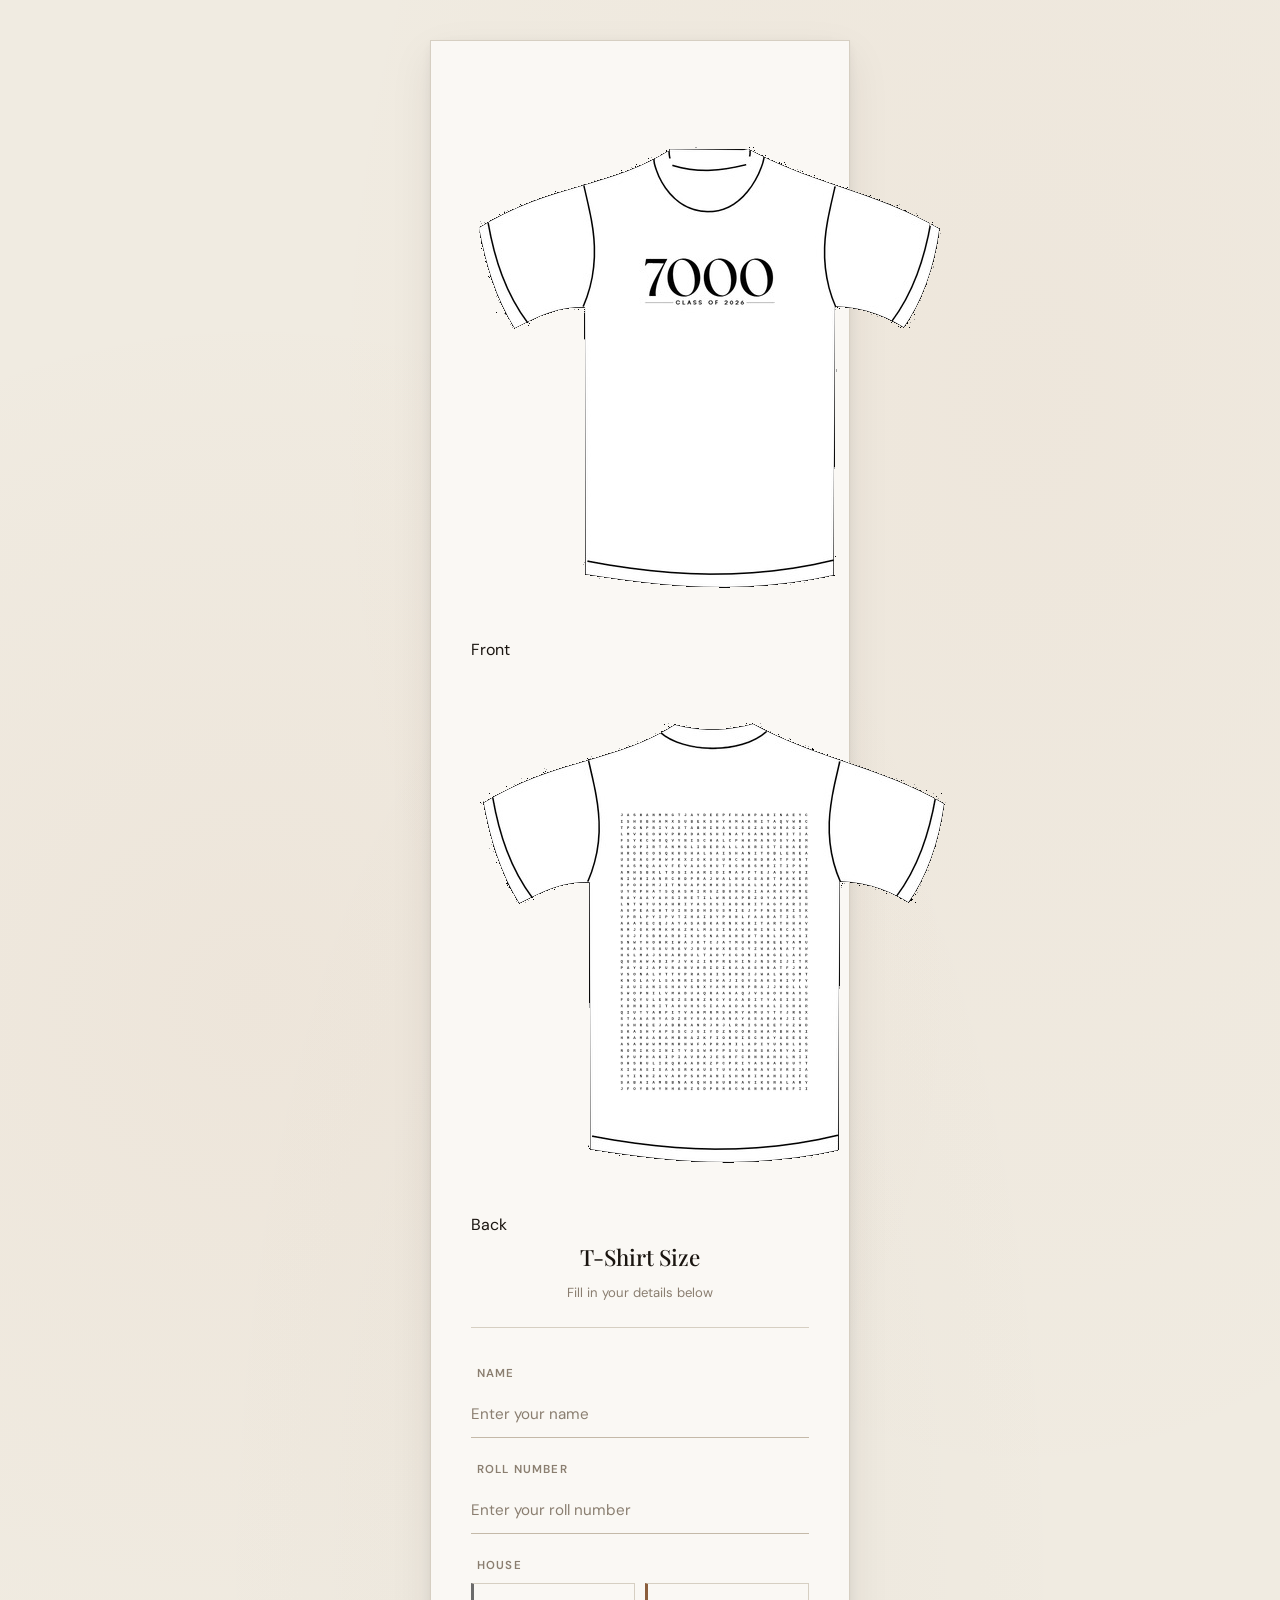
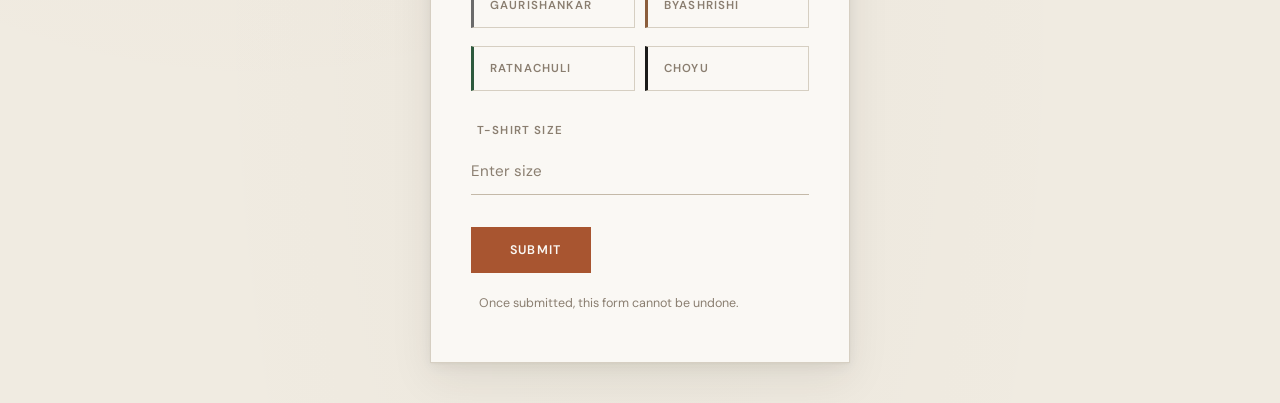
==== commit a74bea7a: "Refactor code structure for improved readability and maintainability" ====
--- a/index.html
+++ b/index.html
@@ -9,64 +9,91 @@
 </head>
 <body class="form-page">
     <div class="form-wrapper">
-        <div class="form-header">
-            <div class="form-icon">
-                <i class="fa-sharp fa-thin fa-shirt"></i>
-            </div>
-            <h1>T-Shirt Size</h1>
-            <p>Fill in your details below</p>
-        </div>
-
-        <form id="tshirtForm">
-            <div class="form-group">
-                <label for="name"><i class="fa-sharp fa-thin fa-user"></i> Name</label>
-                <input type="text" id="name" class="form-input" placeholder="Enter your name" required autocomplete="name">
+        <div class="form-split">
+            <div class="form-visual">
+                <div class="tshirt-flip-card" id="flipCard">
+                    <div class="flip-inner">
+                        <div class="flip-front">
+                            <img src="images/tshirt-front.png" alt="T-Shirt Front">
+                            <span class="flip-label">Front</span>
+                        </div>
+                        <div class="flip-back">
+                            <img src="images/tshirt-back.png" alt="T-Shirt Back">
+                            <span class="flip-label">Back</span>
+                        </div>
+                    </div>
+                </div>
             </div>
 
-            <div class="form-group">
-                <label for="rollNumber"><i class="fa-sharp fa-thin fa-hashtag"></i> Roll Number</label>
-                <input type="text" id="rollNumber" class="form-input" placeholder="Enter your roll number" required>
+            <div class="form-content">
+                <div class="form-header">
+                    <h1>T-Shirt Size</h1>
+                    <p>Fill in your details below</p>
+                </div>
+
+                <form id="tshirtForm">
+                    <div class="form-group">
+                        <label for="name"><i class="fa-sharp fa-thin fa-user"></i> Name</label>
+                        <input type="text" id="name" class="form-input" placeholder="Enter your name" required autocomplete="name">
+                    </div>
+
+                    <div class="form-group">
+                        <label for="rollNumber"><i class="fa-sharp fa-thin fa-hashtag"></i> Roll Number</label>
+                        <input type="text" id="rollNumber" class="form-input" placeholder="Enter your roll number" required>
+                    </div>
+
+                    <div class="form-group">
+                        <label><i class="fa-sharp fa-thin fa-house"></i> House</label>
+                        <div class="chip-group" id="houseGroup">
+                            <label class="chip" data-value="Gaurishankar" style="--chip-color: #6b6b6b">
+                                <input type="radio" name="house" value="Gaurishankar" required>
+                                <span>Gaurishankar</span>
+                            </label>
+                            <label class="chip" data-value="Byashrishi" style="--chip-color: #8b5e3c">
+                                <input type="radio" name="house" value="Byashrishi">
+                                <span>Byashrishi</span>
+                            </label>
+                            <label class="chip" data-value="Ratnachuli" style="--chip-color: #2d5a3d">
+                                <input type="radio" name="house" value="Ratnachuli">
+                                <span>Ratnachuli</span>
+                            </label>
+                            <label class="chip" data-value="Choyu" style="--chip-color: #1a1a1a">
+                                <input type="radio" name="house" value="Choyu">
+                                <span>Choyu</span>
+                            </label>
+                        </div>
+                    </div>
+
+                    <div class="form-group">
+                        <label for="size"><i class="fa-sharp fa-thin fa-ruler"></i> T-Shirt Size</label>
+                        <input type="text" id="size" class="form-input" placeholder="Enter size" required>
+                    </div>
+
+                    <div class="form-actions">
+                        <button type="submit" class="btn-primary" id="submitBtn">
+                            <i class="fa-sharp fa-thin fa-paper-plane"></i>
+                            Submit
+                        </button>
+                    </div>
+
+                    <p class="form-note">
+                        <i class="fa-sharp fa-thin fa-circle-info"></i>
+                        Once submitted, this form cannot be undone.
+                    </p>
+                </form>
+
+                <div id="successPanel" class="success-panel hidden">
+                    <div class="success-icon">
+                        <i class="fa-sharp fa-thin fa-check"></i>
+                    </div>
+                    <h2>Submitted</h2>
+                    <p>Your t-shirt size has been recorded successfully.</p>
+                    <button onclick="resetForm()" class="btn-secondary">
+                        <i class="fa-sharp fa-thin fa-arrow-rotate-left"></i>
+                        Submit Another
+                    </button>
+                </div>
             </div>
-
-            <div class="form-group">
-                <label for="house"><i class="fa-sharp fa-thin fa-house"></i> House</label>
-                <select id="house" class="form-select" required>
-                    <option value="" disabled selected>Select your house</option>
-                    <option value="Gaurishankar">Gaurishankar</option>
-                    <option value="Byashrishi">Byashrishi</option>
-                    <option value="Ratnachuli">Ratnachuli</option>
-                    <option value="Choyu">Choyu</option>
-                </select>
-            </div>
-
-            <div class="form-group">
-                <label for="size"><i class="fa-sharp fa-thin fa-ruler"></i> T-Shirt Size</label>
-                <input type="text" id="size" class="form-input" placeholder="Enter size" required>
-            </div>
-
-            <div class="form-actions">
-                <button type="submit" class="btn-primary" id="submitBtn">
-                    <i class="fa-sharp fa-thin fa-paper-plane"></i>
-                    Submit
-                </button>
-            </div>
-
-            <p class="form-note">
-                <i class="fa-sharp fa-thin fa-circle-info"></i>
-                Once submitted, this form cannot be undone.
-            </p>
-        </form>
-
-        <div id="successPanel" class="success-panel hidden">
-            <div class="success-icon">
-                <i class="fa-sharp fa-thin fa-check"></i>
-            </div>
-            <h2>Submitted</h2>
-            <p>Your t-shirt size has been recorded successfully.</p>
-            <button onclick="resetForm()" class="btn-secondary">
-                <i class="fa-sharp fa-thin fa-arrow-rotate-left"></i>
-                Submit Another
-            </button>
         </div>
     </div>
 
@@ -81,6 +108,34 @@
         const successPanel = document.getElementById('successPanel');
         const errorToast = document.getElementById('errorToast');
         const errorText = document.getElementById('errorText');
+        const flipCard = document.getElementById('flipCard');
+
+        // Chip selection
+        document.querySelectorAll('.chip').forEach(chip => {
+            chip.addEventListener('click', () => {
+                document.querySelectorAll('.chip').forEach(c => c.classList.remove('active'));
+                chip.classList.add('active');
+                chip.querySelector('input').checked = true;
+            });
+        });
+
+        // Auto-flip tshirt every 8 seconds
+        let autoFlip = setInterval(() => {
+            flipCard.classList.toggle('flipped');
+        }, 8000);
+
+        // Flip on hover
+        flipCard.addEventListener('mouseenter', () => {
+            clearInterval(autoFlip);
+            flipCard.classList.add('flipped');
+        });
+
+        flipCard.addEventListener('mouseleave', () => {
+            flipCard.classList.remove('flipped');
+            autoFlip = setInterval(() => {
+                flipCard.classList.toggle('flipped');
+            }, 8000);
+        });
 
         form.addEventListener('submit', async (e) => {
             e.preventDefault();
@@ -89,7 +144,7 @@
             const formData = {
                 name: document.getElementById('name').value.trim(),
                 rollNumber: document.getElementById('rollNumber').value.trim(),
-                house: document.getElementById('house').value,
+                house: document.querySelector('input[name="house"]:checked')?.value || '',
                 size: document.getElementById('size').value.trim()
             };
 
@@ -131,6 +186,7 @@
 
         function resetForm() {
             form.reset();
+            document.querySelectorAll('.chip').forEach(c => c.classList.remove('active'));
             form.classList.remove('hidden');
             successPanel.classList.add('hidden');
             hideError();
--- a/styles.css
+++ b/styles.css
@@ -319,6 +319,86 @@
     color: var(--text);
 }
 
+/* Chip Group */
+.chip-group {
+    display: grid;
+    grid-template-columns: 1fr 1fr;
+    gap: 10px;
+}
+
+.chip {
+    display: flex;
+    align-items: center;
+    gap: 10px;
+    padding: 12px 16px;
+    font-family: var(--sans);
+    font-size: 0.85rem;
+    font-weight: 500;
+    color: var(--text-secondary);
+    background: var(--white);
+    border: 1px solid var(--border-muted);
+    border-left: 3px solid var(--chip-color);
+    cursor: pointer;
+    transition: all var(--transition);
+    user-select: none;
+    position: relative;
+}
+
+.chip input {
+    position: absolute;
+    opacity: 0;
+    pointer-events: none;
+}
+
+.chip-mark {
+    width: 14px;
+    height: 14px;
+    border: 1.5px solid var(--border-light);
+    border-radius: 50%;
+    position: relative;
+    transition: all var(--transition);
+    flex-shrink: 0;
+}
+
+.chip-mark::after {
+    content: '';
+    position: absolute;
+    top: 50%;
+    left: 50%;
+    width: 6px;
+    height: 6px;
+    background: var(--chip-color);
+    border-radius: 50%;
+    transform: translate(-50%, -50%) scale(0);
+    transition: transform 0.25s cubic-bezier(0.34, 1.56, 0.64, 1);
+}
+
+.chip:hover {
+    background: var(--surface);
+}
+
+.chip.active {
+    border-color: var(--chip-color);
+    border-left-width: 3px;
+    background: var(--white);
+    color: var(--text);
+    box-shadow: 0 0 0 3px color-mix(in srgb, var(--chip-color) 10%, transparent);
+}
+
+.chip.active .chip-mark {
+    border-color: var(--chip-color);
+    background: var(--chip-color);
+}
+
+.chip.active .chip-mark::after {
+    transform: translate(-50%, -50%) scale(1);
+    background: var(--white);
+}
+
+.chip:active {
+    transform: scale(0.97);
+}
+
 .form-actions {
     margin-top: 32px;
     opacity: 0;
@@ -505,6 +585,7 @@
     border: 1px solid var(--border-light);
     padding: 48px 40px;
     text-align: center;
+    animation: scaleIn 0.5s cubic-bezier(0.34, 1.56, 0.64, 1) forwards;
 }
 
 .pin-card .pin-icon {
@@ -517,6 +598,7 @@
     margin: 0 auto 24px;
     font-size: 18px;
     color: var(--text);
+    animation: fadeInUp 0.4s ease 0.15s both;
 }
 
 .pin-card h2 {
@@ -524,18 +606,21 @@
     font-size: 1.5rem;
     font-weight: 500;
     margin-bottom: 8px;
+    animation: fadeInUp 0.4s ease 0.2s both;
 }
 
 .pin-card > p {
     font-size: 0.88rem;
     color: var(--text-muted);
     margin-bottom: 32px;
+    animation: fadeInUp 0.4s ease 0.25s both;
 }
 
 .pin-form {
     display: flex;
     flex-direction: column;
     gap: 16px;
+    animation: fadeInUp 0.4s ease 0.3s both;
 }
 
 .pin-form input {
@@ -595,6 +680,7 @@
     position: sticky;
     top: 0;
     z-index: 100;
+    animation: slideDown 0.4s ease forwards;
 }
 
 .header-left {
@@ -612,6 +698,14 @@
     justify-content: center;
     font-size: 14px;
     color: var(--text);
+    transition: transform var(--transition), background var(--transition);
+}
+
+.header-left:hover .logo-mark {
+    transform: rotate(-8deg) scale(1.05);
+    background: var(--accent);
+    color: var(--white);
+    border-color: var(--accent);
 }
 
 .header-left h1 {
@@ -641,8 +735,14 @@
 }
 
 .header-btn:hover {
-    color: var(--text);
-    border-color: var(--border-light);
+    color: var(--accent);
+    border-color: var(--accent);
+    background: rgba(168, 85, 48, 0.05);
+    transform: translateY(-1px);
+}
+
+.header-btn:active {
+    transform: translateY(0);
 }
 
 .header-divider {
@@ -672,6 +772,7 @@
     align-items: center;
     gap: 10px;
     margin-bottom: 20px;
+    animation: slideInLeft 0.4s ease forwards;
 }
 
 .section-header::before {
@@ -679,6 +780,11 @@
     width: 16px;
     height: 1.5px;
     background: var(--accent);
+    transition: width var(--transition);
+}
+
+.section-header:hover::before {
+    width: 24px;
 }
 
 .section-header h3 {
@@ -706,6 +812,16 @@
     display: flex;
     align-items: flex-start;
     gap: 16px;
+    transition: background var(--transition);
+    animation: fadeInUp 0.4s ease forwards;
+}
+
+.stat-cell:nth-child(1) { animation-delay: 0.1s; }
+.stat-cell:nth-child(2) { animation-delay: 0.2s; }
+.stat-cell:nth-child(3) { animation-delay: 0.3s; }
+
+.stat-cell:hover {
+    background: var(--surface);
 }
 
 .stat-cell .stat-icon {
@@ -718,6 +834,14 @@
     font-size: 14px;
     color: var(--accent);
     flex-shrink: 0;
+    transition: all var(--transition);
+}
+
+.stat-cell:hover .stat-icon {
+    background: var(--accent);
+    color: var(--white);
+    border-color: var(--accent);
+    transform: scale(1.08);
 }
 
 .stat-cell .stat-content {
@@ -731,6 +855,11 @@
     font-weight: 500;
     line-height: 1.1;
     color: var(--text);
+    transition: color var(--transition);
+}
+
+.stat-cell:hover .stat-value {
+    color: var(--accent);
 }
 
 .stat-cell .stat-label {
@@ -755,7 +884,11 @@
 .analytics-panel {
     background: var(--white);
     padding: 28px;
-}
+    animation: fadeInUp 0.4s ease forwards;
+}
+
+.analytics-panel:nth-child(1) { animation-delay: 0.15s; }
+.analytics-panel:nth-child(2) { animation-delay: 0.25s; }
 
 .analytics-panel .panel-title {
     display: flex;
@@ -769,6 +902,11 @@
 .analytics-panel .panel-title i {
     font-size: 0.8rem;
     color: var(--accent);
+    transition: transform var(--transition);
+}
+
+.analytics-panel:hover .panel-title i {
+    transform: scale(1.2);
 }
 
 .analytics-panel .panel-title span {
@@ -785,7 +923,15 @@
     align-items: center;
     gap: 14px;
     margin-bottom: 14px;
-}
+    opacity: 0;
+    animation: fadeInUp 0.3s ease forwards;
+}
+
+.bar-item:nth-child(1) { animation-delay: 0.3s; }
+.bar-item:nth-child(2) { animation-delay: 0.35s; }
+.bar-item:nth-child(3) { animation-delay: 0.4s; }
+.bar-item:nth-child(4) { animation-delay: 0.45s; }
+.bar-item:nth-child(5) { animation-delay: 0.5s; }
 
 .bar-item:last-child {
     margin-bottom: 0;
@@ -799,6 +945,11 @@
     white-space: nowrap;
     overflow: hidden;
     text-overflow: ellipsis;
+    transition: color var(--transition);
+}
+
+.bar-item:hover .bar-name {
+    color: var(--accent);
 }
 
 .bar-item .bar-track {
@@ -806,12 +957,18 @@
     height: 6px;
     background: var(--surface-alt);
     position: relative;
+    overflow: hidden;
 }
 
 .bar-item .bar-fill {
     height: 100%;
     background: var(--accent);
-    transition: width 0.6s cubic-bezier(0.4, 0, 0.2, 1);
+    animation: barGrow 0.8s cubic-bezier(0.4, 0, 0.2, 1) forwards;
+    transition: background var(--transition);
+}
+
+.bar-item:hover .bar-fill {
+    background: var(--accent-dark);
 }
 
 .bar-item .bar-count {
@@ -821,6 +978,11 @@
     font-size: 0.78rem;
     font-weight: 500;
     color: var(--text-secondary);
+    transition: color var(--transition);
+}
+
+.bar-item:hover .bar-count {
+    color: var(--accent);
 }
 
 /* ============================================
@@ -830,6 +992,7 @@
 .table-section {
     border: 1px solid var(--border-light);
     background: var(--white);
+    animation: fadeInUp 0.4s ease 0.2s both;
 }
 
 .table-toolbar {
@@ -851,6 +1014,11 @@
 .table-toolbar .toolbar-title i {
     font-size: 0.8rem;
     color: var(--accent);
+    transition: transform var(--transition);
+}
+
+.table-toolbar:hover .toolbar-title i {
+    transform: rotate(90deg);
 }
 
 .table-toolbar .toolbar-title span {
@@ -879,6 +1047,12 @@
     font-size: 0.8rem;
     color: var(--text-muted);
     pointer-events: none;
+    transition: transform var(--transition);
+}
+
+.search-input:focus-within i {
+    transform: scale(1.15);
+    color: var(--accent);
 }
 
 .search-input input {
@@ -890,11 +1064,13 @@
     border: 1px solid var(--border-muted);
     outline: none;
     width: 220px;
-    transition: border-color var(--transition);
+    transition: all var(--transition);
 }
 
 .search-input input:focus {
     border-color: var(--accent);
+    background: var(--white);
+    box-shadow: 0 0 0 3px rgba(168, 85, 48, 0.08);
 }
 
 .search-input input::placeholder {
@@ -930,12 +1106,14 @@
 
 .sort-btn:hover {
     color: var(--text);
+    background: var(--white);
 }
 
 .sort-btn.active {
     background: var(--text);
     color: var(--white);
     border-color: var(--text);
+    animation: pulseGlow 1.5s ease-in-out infinite;
 }
 
 /* Table */
@@ -971,12 +1149,27 @@
     color: var(--text);
 }
 
+.data-table tbody tr {
+    animation: fadeIn 0.3s ease forwards;
+}
+
+.data-table tbody tr:nth-child(1) { animation-delay: 0.1s; }
+.data-table tbody tr:nth-child(2) { animation-delay: 0.15s; }
+.data-table tbody tr:nth-child(3) { animation-delay: 0.2s; }
+.data-table tbody tr:nth-child(4) { animation-delay: 0.25s; }
+.data-table tbody tr:nth-child(5) { animation-delay: 0.3s; }
+.data-table tbody tr:nth-child(n+6) { animation-delay: 0.35s; }
+
 .data-table tbody tr:last-child td {
     border-bottom: none;
 }
 
 .data-table tbody tr:hover td {
     background: var(--surface);
+}
+
+.data-table tbody tr {
+    transition: background var(--transition);
 }
 
 /* Badges */
@@ -986,17 +1179,35 @@
     font-size: 0.75rem;
     font-weight: 600;
     letter-spacing: 0.03em;
+    transition: transform var(--transition);
+}
+
+.badge:hover {
+    transform: scale(1.05);
 }
 
 .badge-house {
     border: 1px solid var(--border-light);
     color: var(--text-secondary);
+    transition: all var(--transition);
+}
+
+.badge-house:hover {
+    background: var(--accent);
+    color: var(--white);
+    border-color: var(--accent);
 }
 
 .badge-size {
     background: var(--accent);
     color: var(--white);
     border: 1px solid var(--accent);
+    transition: all var(--transition);
+}
+
+.badge-size:hover {
+    background: var(--accent-dark);
+    border-color: var(--accent-dark);
 }
 
 .btn-delete {
@@ -1016,6 +1227,13 @@
 .btn-delete:hover {
     color: var(--error);
     border-color: var(--error);
+    background: var(--error-bg);
+    transform: scale(1.1);
+}
+
+.btn-delete:active {
+    transform: scale(0.95);
+}
     background: var(--error-bg);
 }
 
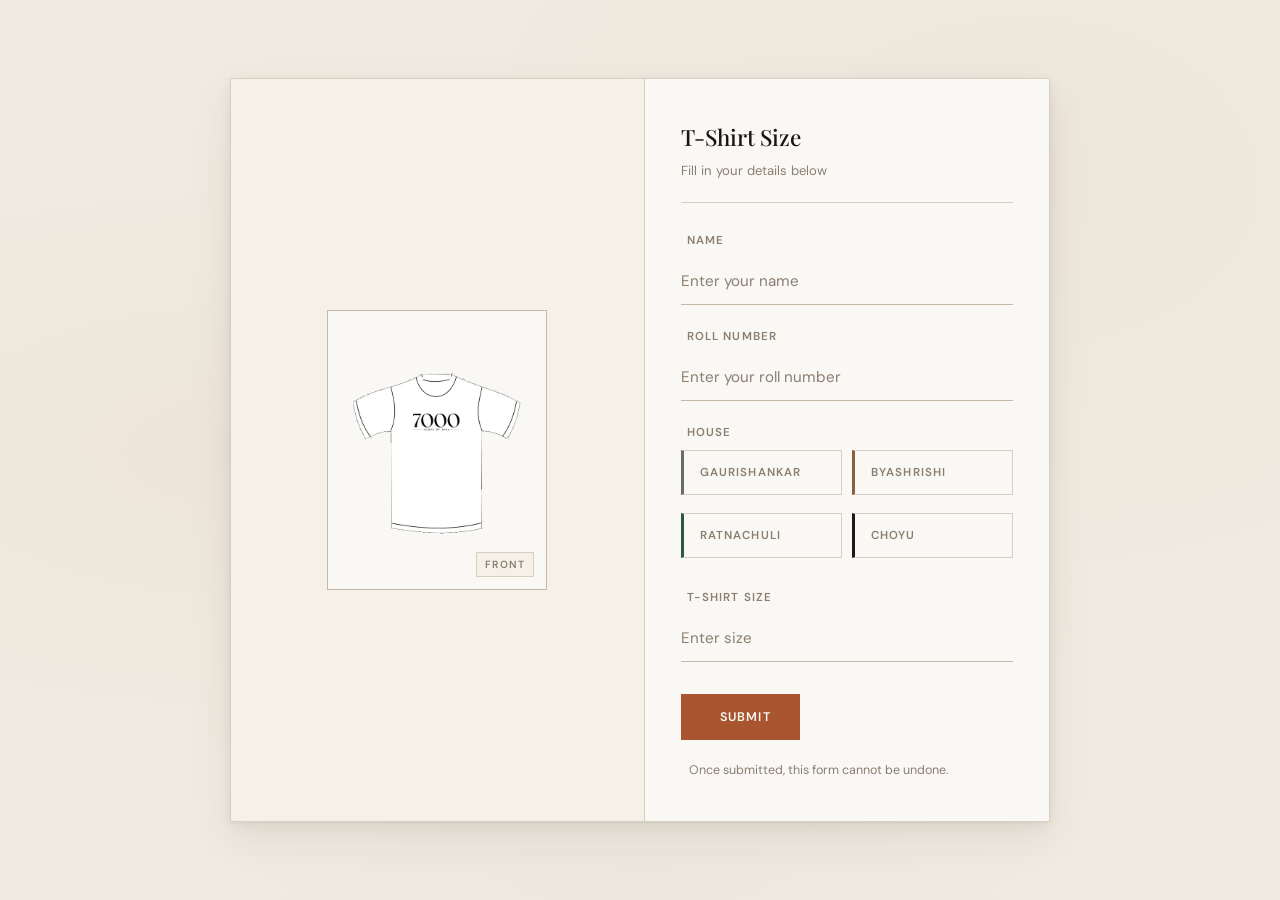
==== commit f94f9f32: "Refactor flip card functionality and enhance responsive design for form layout" ====
--- a/index.html
+++ b/index.html
@@ -119,22 +119,13 @@
             });
         });
 
-        // Auto-flip tshirt every 8 seconds
-        let autoFlip = setInterval(() => {
-            flipCard.classList.toggle('flipped');
-        }, 8000);
-
         // Flip on hover
         flipCard.addEventListener('mouseenter', () => {
-            clearInterval(autoFlip);
             flipCard.classList.add('flipped');
         });
 
         flipCard.addEventListener('mouseleave', () => {
             flipCard.classList.remove('flipped');
-            autoFlip = setInterval(() => {
-                flipCard.classList.toggle('flipped');
-            }, 8000);
         });
 
         form.addEventListener('submit', async (e) => {
--- a/styles.css
+++ b/styles.css
@@ -183,36 +183,103 @@
 
 .form-wrapper {
     width: 100%;
-    max-width: 420px;
+    max-width: 820px;
     background: var(--white);
     border: 1px solid var(--border-muted);
-    padding: 48px 40px;
     box-shadow:
         0 1px 2px rgba(45, 37, 24, 0.04),
         0 4px 12px rgba(45, 37, 24, 0.06),
         0 16px 40px rgba(45, 37, 24, 0.08);
     animation: scaleIn 0.5s cubic-bezier(0.34, 1.56, 0.64, 1) forwards;
+    overflow: hidden;
+}
+
+.form-split {
+    display: flex;
+    min-height: 520px;
+}
+
+.form-visual {
+    flex: 1;
+    display: flex;
+    align-items: center;
+    justify-content: center;
+    background: var(--surface);
+    padding: 40px;
+    border-right: 1px solid var(--border-muted);
+}
+
+.form-content {
+    flex: 1;
+    padding: 40px 36px;
+    display: flex;
+    flex-direction: column;
+    justify-content: center;
+}
+
+/* T-Shirt Flip Card */
+.tshirt-flip-card {
+    width: 220px;
+    height: 280px;
+    perspective: 800px;
+    cursor: pointer;
+}
+
+.flip-inner {
+    width: 100%;
+    height: 100%;
+    position: relative;
+    transition: transform 0.7s cubic-bezier(0.4, 0, 0.2, 1);
+    transform-style: preserve-3d;
+}
+
+.tshirt-flip-card.flipped .flip-inner {
+    transform: rotateY(180deg);
+}
+
+.flip-front,
+.flip-back {
+    position: absolute;
+    inset: 0;
+    backface-visibility: hidden;
+    display: flex;
+    align-items: center;
+    justify-content: center;
+    border: 1px solid var(--border-light);
+    background: var(--white);
+}
+
+.flip-back {
+    transform: rotateY(180deg);
+}
+
+.flip-front img,
+.flip-back img {
+    width: 80%;
+    height: 80%;
+    object-fit: contain;
+}
+
+.flip-label {
+    position: absolute;
+    bottom: 12px;
+    right: 12px;
+    font-size: 0.65rem;
+    font-weight: 600;
+    letter-spacing: 0.1em;
+    text-transform: uppercase;
+    color: var(--text-muted);
+    background: var(--surface);
+    padding: 3px 8px;
+    border: 1px solid var(--border-muted);
 }
 
 .form-header {
-    text-align: center;
-    margin-bottom: 36px;
-    padding-bottom: 24px;
+    text-align: left;
+    margin-bottom: 28px;
+    padding-bottom: 20px;
     border-bottom: 1px solid var(--border-muted);
     animation: fadeInUp 0.5s ease 0.15s both;
-}
-
-.form-header .form-icon {
-    width: 44px;
-    height: 44px;
-    border: 1px solid var(--border-light);
-    display: flex;
-    align-items: center;
-    justify-content: center;
-    margin: 0 auto 16px;
-    font-size: 16px;
-    color: var(--accent);
-    animation: float 3s ease-in-out infinite;
 }
 
 .form-header h1 {
@@ -220,7 +287,7 @@
     font-size: 1.4rem;
     font-weight: 500;
     color: var(--text);
-    margin-bottom: 6px;
+    margin-bottom: 4px;
 }
 
 .form-header p {
@@ -350,29 +417,6 @@
     pointer-events: none;
 }
 
-.chip-mark {
-    width: 14px;
-    height: 14px;
-    border: 1.5px solid var(--border-light);
-    border-radius: 50%;
-    position: relative;
-    transition: all var(--transition);
-    flex-shrink: 0;
-}
-
-.chip-mark::after {
-    content: '';
-    position: absolute;
-    top: 50%;
-    left: 50%;
-    width: 6px;
-    height: 6px;
-    background: var(--chip-color);
-    border-radius: 50%;
-    transform: translate(-50%, -50%) scale(0);
-    transition: transform 0.25s cubic-bezier(0.34, 1.56, 0.64, 1);
-}
-
 .chip:hover {
     background: var(--surface);
 }
@@ -383,16 +427,6 @@
     background: var(--white);
     color: var(--text);
     box-shadow: 0 0 0 3px color-mix(in srgb, var(--chip-color) 10%, transparent);
-}
-
-.chip.active .chip-mark {
-    border-color: var(--chip-color);
-    background: var(--chip-color);
-}
-
-.chip.active .chip-mark::after {
-    transform: translate(-50%, -50%) scale(1);
-    background: var(--white);
 }
 
 .chip:active {
@@ -1234,8 +1268,6 @@
 .btn-delete:active {
     transform: scale(0.95);
 }
-    background: var(--error-bg);
-}
 
 .empty-state {
     text-align: center;
@@ -1301,17 +1333,45 @@
         flex: 1;
         justify-content: center;
     }
+
+    .form-split {
+        flex-direction: column;
+    }
+
+    .form-visual {
+        border-right: none;
+        border-bottom: 1px solid var(--border-muted);
+        padding: 32px;
+    }
+
+    .tshirt-flip-card {
+        width: 180px;
+        height: 230px;
+    }
+
+    .form-content {
+        padding: 28px;
+    }
 }
 
 @media (max-width: 600px) {
     .form-page {
-        padding: 24px 16px;
+        padding: 20px 12px;
         align-items: flex-start;
-        padding-top: 60px;
-    }
-
-    .form-wrapper {
-        padding: 36px 28px;
+        padding-top: 40px;
+    }
+
+    .form-visual {
+        padding: 24px;
+    }
+
+    .tshirt-flip-card {
+        width: 160px;
+        height: 200px;
+    }
+
+    .form-content {
+        padding: 24px 20px;
     }
 
     .form-actions {
@@ -1360,6 +1420,11 @@
 @media (max-width: 400px) {
     .analytics-panel {
         padding: 20px;
+    }
+
+    .tshirt-flip-card {
+        width: 140px;
+        height: 180px;
     }
 }
 
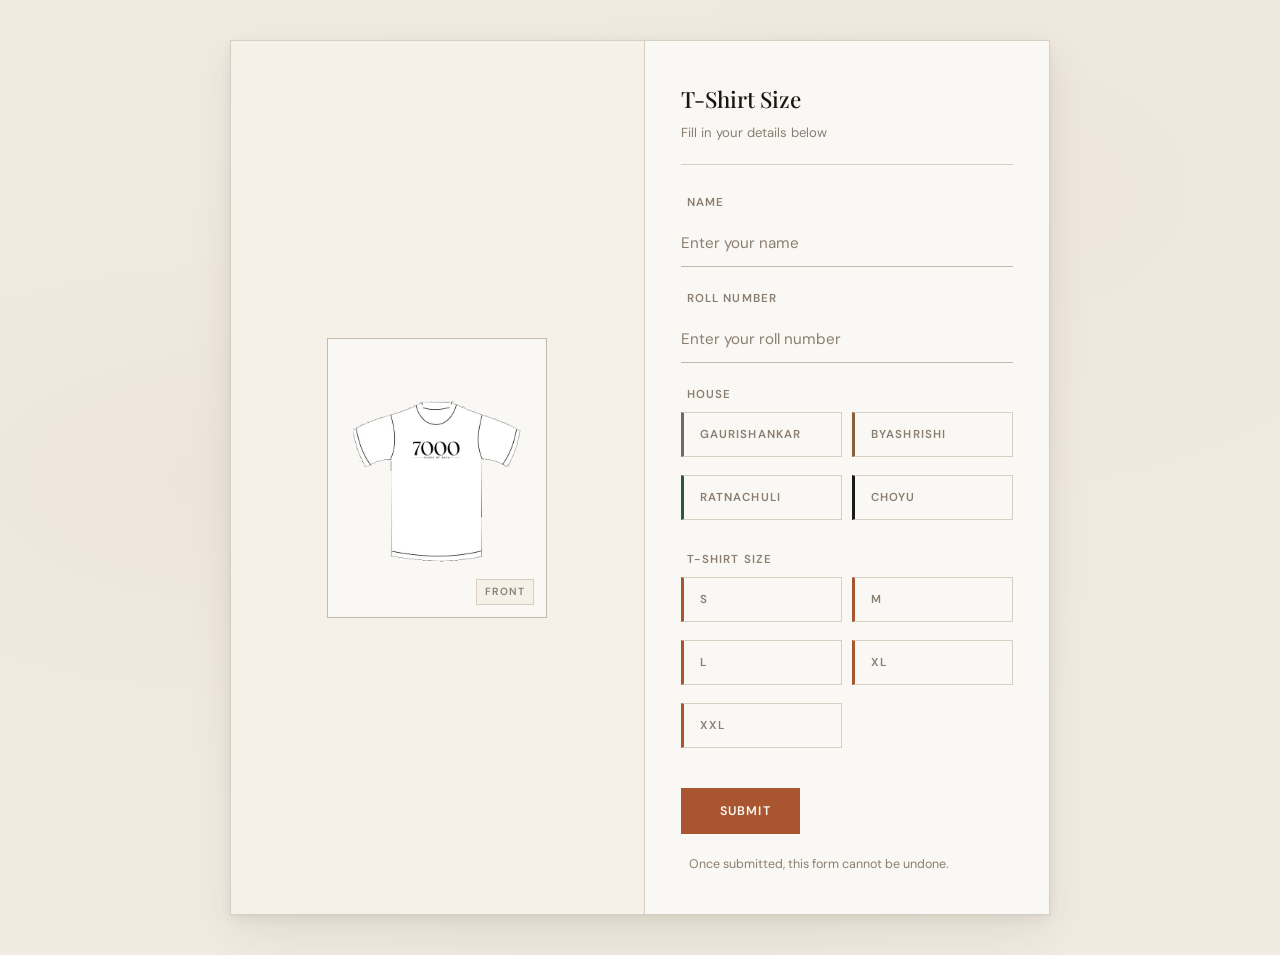
==== commit f952b2d4: "Replace text input for T-Shirt size with radio button chips for better selection and UI consistency" ====
--- a/index.html
+++ b/index.html
@@ -64,10 +64,31 @@
                         </div>
                     </div>
 
-                    <div class="form-group">
-                        <label for="size"><i class="fa-sharp fa-thin fa-ruler"></i> T-Shirt Size</label>
-                        <input type="text" id="size" class="form-input" placeholder="Enter size" required>
-                    </div>
+            <div class="form-group">
+                <label><i class="fa-sharp fa-thin fa-ruler"></i> T-Shirt Size</label>
+                <div class="chip-group" id="sizeGroup">
+                    <label class="chip chip-size" style="--chip-color: var(--accent)">
+                        <input type="radio" name="size" value="S" required>
+                        <span>S</span>
+                    </label>
+                    <label class="chip chip-size" style="--chip-color: var(--accent)">
+                        <input type="radio" name="size" value="M">
+                        <span>M</span>
+                    </label>
+                    <label class="chip chip-size" style="--chip-color: var(--accent)">
+                        <input type="radio" name="size" value="L">
+                        <span>L</span>
+                    </label>
+                    <label class="chip chip-size" style="--chip-color: var(--accent)">
+                        <input type="radio" name="size" value="XL">
+                        <span>XL</span>
+                    </label>
+                    <label class="chip chip-size" style="--chip-color: var(--accent)">
+                        <input type="radio" name="size" value="XXL">
+                        <span>XXL</span>
+                    </label>
+                </div>
+            </div>
 
                     <div class="form-actions">
                         <button type="submit" class="btn-primary" id="submitBtn">
@@ -113,7 +134,8 @@
         // Chip selection
         document.querySelectorAll('.chip').forEach(chip => {
             chip.addEventListener('click', () => {
-                document.querySelectorAll('.chip').forEach(c => c.classList.remove('active'));
+                const group = chip.closest('.chip-group');
+                group.querySelectorAll('.chip').forEach(c => c.classList.remove('active'));
                 chip.classList.add('active');
                 chip.querySelector('input').checked = true;
             });
@@ -136,7 +158,7 @@
                 name: document.getElementById('name').value.trim(),
                 rollNumber: document.getElementById('rollNumber').value.trim(),
                 house: document.querySelector('input[name="house"]:checked')?.value || '',
-                size: document.getElementById('size').value.trim()
+                size: document.querySelector('input[name="size"]:checked')?.value || ''
             };
 
             submitBtn.disabled = true;
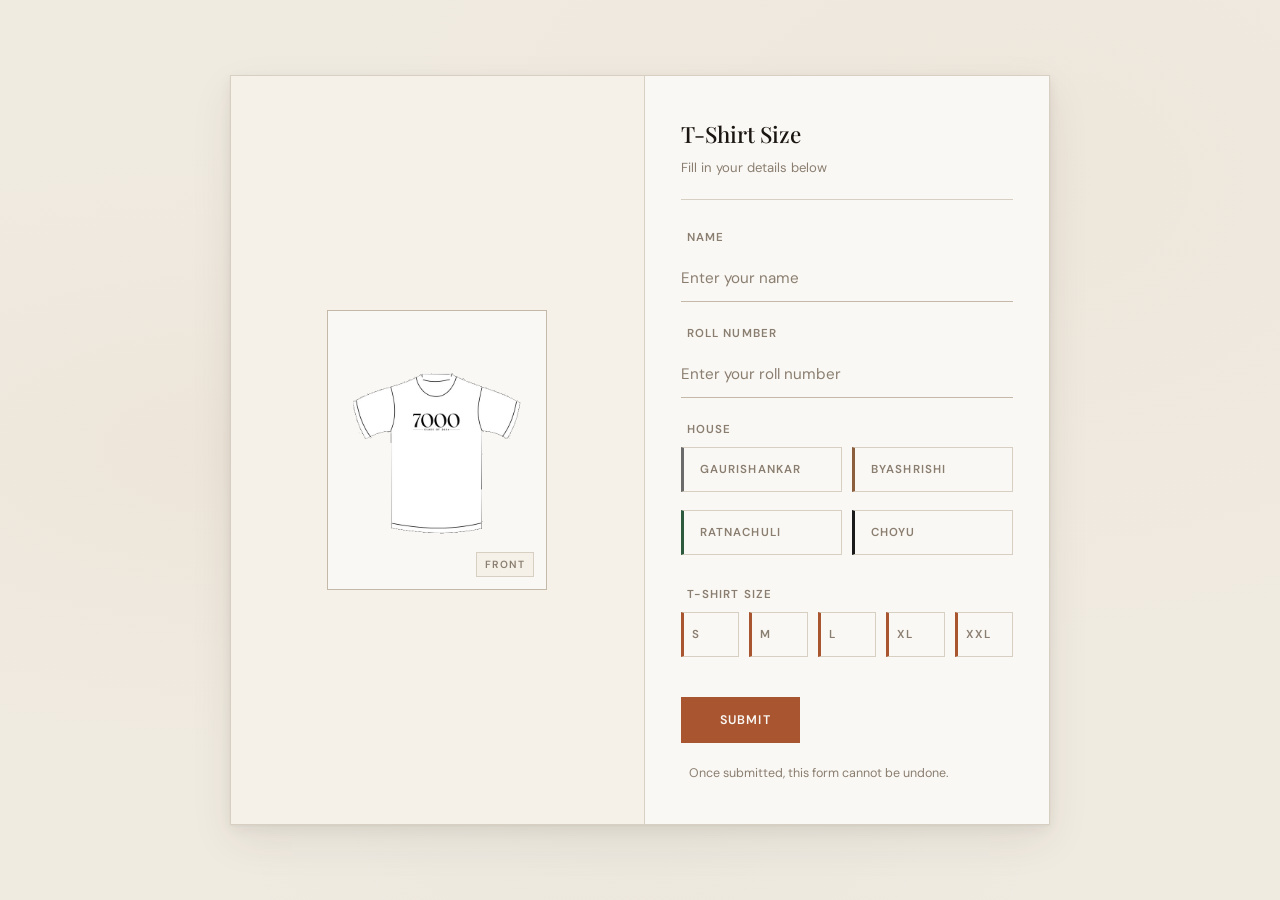
==== commit 27b7bf8e: "Enhance form layout by adjusting structure and adding styles for size chips in a 5-column grid" ====
--- a/index.html
+++ b/index.html
@@ -88,20 +88,20 @@
                         <span>XXL</span>
                     </label>
                 </div>
-            </div>
-
-                    <div class="form-actions">
-                        <button type="submit" class="btn-primary" id="submitBtn">
-                            <i class="fa-sharp fa-thin fa-paper-plane"></i>
-                            Submit
-                        </button>
-                    </div>
-
-                    <p class="form-note">
-                        <i class="fa-sharp fa-thin fa-circle-info"></i>
-                        Once submitted, this form cannot be undone.
-                    </p>
-                </form>
+                </div>
+
+                <div class="form-actions">
+                    <button type="submit" class="btn-primary" id="submitBtn">
+                        <i class="fa-sharp fa-thin fa-paper-plane"></i>
+                        Submit
+                    </button>
+                </div>
+
+                <p class="form-note">
+                    <i class="fa-sharp fa-thin fa-circle-info"></i>
+                    Once submitted, this form cannot be undone.
+                </p>
+            </form>
 
                 <div id="successPanel" class="success-panel hidden">
                     <div class="success-icon">
--- a/styles.css
+++ b/styles.css
@@ -433,6 +433,18 @@
     transform: scale(0.97);
 }
 
+/* Size chips - 5 column grid */
+.chip-size {
+    justify-content: center;
+    padding: 12px 8px;
+    font-weight: 600;
+    letter-spacing: 0.03em;
+}
+
+#sizeGroup {
+    grid-template-columns: repeat(5, 1fr);
+}
+
 .form-actions {
     margin-top: 32px;
     opacity: 0;
